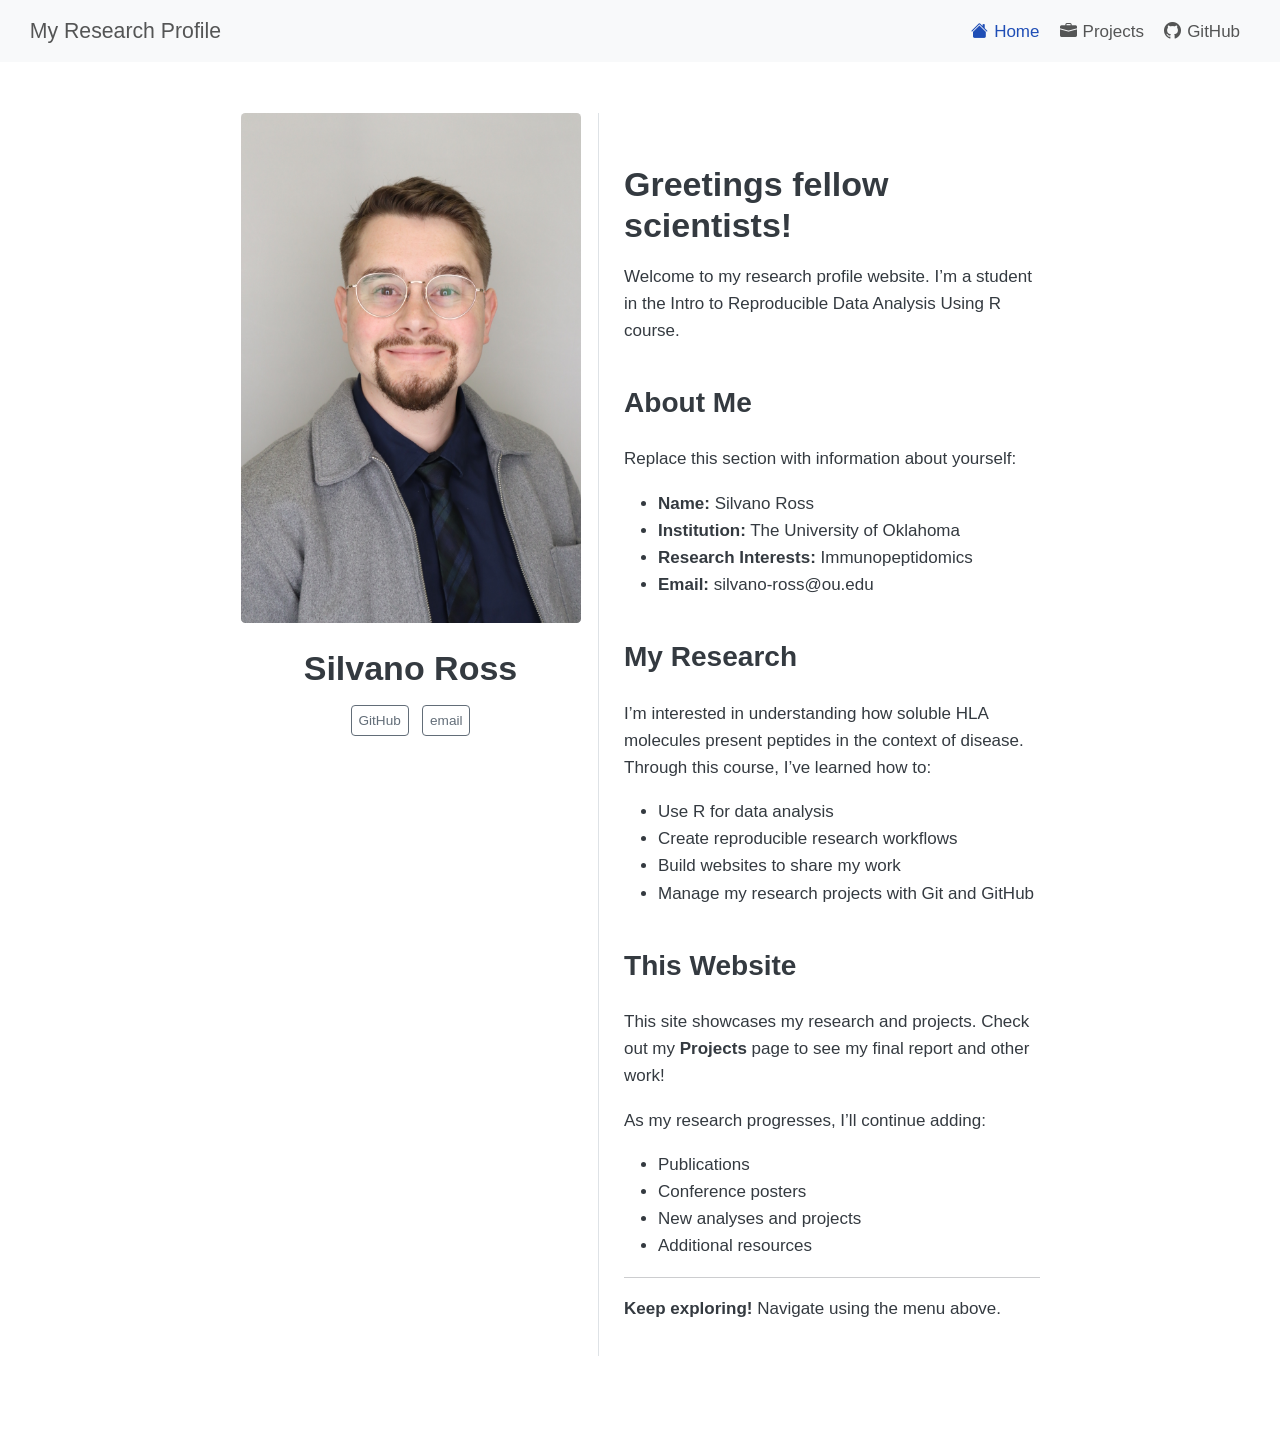
==== docs/index.html @ 72cbbddb "made website" ====
<!DOCTYPE html>
<html xmlns="http://www.w3.org/1999/xhtml" lang="en" xml:lang="en"><head>

<meta charset="utf-8">
<meta name="generator" content="quarto-1.9.38">

<meta name="viewport" content="width=device-width, initial-scale=1.0, user-scalable=yes">


<title>Silvano Ross – My Research Profile</title>
<style>
/* Default styles provided by pandoc.
** See https://pandoc.org/MANUAL.html#variables-for-html for config info.
*/
code{white-space: pre-wrap;}
span.smallcaps{font-variant: small-caps;}
div.columns{display: flex; gap: min(4vw, 1.5em);}
div.column{flex: auto; overflow-x: auto;}
div.hanging-indent{margin-left: 1.5em; text-indent: -1.5em;}
ul.task-list{list-style: none;}
ul.task-list li input[type="checkbox"] {
  width: 0.8em;
  margin: 0 0.8em 0.2em -1em; /* quarto-specific, see https://github.com/quarto-dev/quarto-cli/issues/4556 */ 
  vertical-align: middle;
}
</style>


<script src="site_libs/quarto-nav/quarto-nav.js"></script>
<script src="site_libs/quarto-nav/headroom.min.js"></script>
<script src="site_libs/clipboard/clipboard.min.js"></script>
<script src="site_libs/quarto-search/autocomplete.umd.js"></script>
<script src="site_libs/quarto-search/fuse.min.js"></script>
<script src="site_libs/quarto-search/quarto-search.js"></script>
<meta name="quarto:offset" content="./">
<script src="site_libs/quarto-html/quarto.js" type="module"></script>
<script src="site_libs/quarto-html/tabsets/tabsets.js" type="module"></script>
<script src="site_libs/quarto-html/popper.min.js"></script>
<script src="site_libs/quarto-html/tippy.umd.min.js"></script>
<link href="site_libs/quarto-html/tippy.css" rel="stylesheet">
<link href="site_libs/quarto-html/quarto-syntax-highlighting-15634bcf2e68342d4ad2dfa704d543f6.css" rel="stylesheet" id="quarto-text-highlighting-styles">
<script src="site_libs/bootstrap/bootstrap.min.js"></script>
<link href="site_libs/bootstrap/bootstrap-icons.css" rel="stylesheet">
<link href="site_libs/bootstrap/bootstrap-bda65858d638fb4c085804bc14c4d351.min.css" rel="stylesheet" append-hash="true" id="quarto-bootstrap" data-mode="light">
<script id="quarto-search-options" type="application/json">{
  "location": "navbar",
  "copy-button": false,
  "collapse-after": 3,
  "panel-placement": "end",
  "type": "overlay",
  "limit": 50,
  "keyboard-shortcut": [
    "f",
    "/",
    "s"
  ],
  "show-item-context": false,
  "language": {
    "search-no-results-text": "No results",
    "search-matching-documents-text": "matching documents",
    "search-copy-link-title": "Copy link to search",
    "search-hide-matches-text": "Hide additional matches",
    "search-more-match-text": "more match in this document",
    "search-more-matches-text": "more matches in this document",
    "search-clear-button-title": "Clear",
    "search-text-placeholder": "",
    "search-detached-cancel-button-title": "Cancel",
    "search-submit-button-title": "Submit",
    "search-label": "Search"
  }
}</script>


<link rel="stylesheet" href="styles.css">
</head>

<body class="nav-fixed fullcontent quarto-light">

<div id="quarto-search-results"></div>
  <header id="quarto-header" class="headroom fixed-top">
    <nav class="navbar navbar-expand-lg " data-bs-theme="dark">
      <div class="navbar-container container-fluid">
      <div class="navbar-brand-container mx-auto">
    <a class="navbar-brand" href="./index.html">
    <span class="navbar-title">My Research Profile</span>
    </a>
  </div>
          <button class="navbar-toggler" type="button" data-bs-toggle="collapse" data-bs-target="#navbarCollapse" aria-controls="navbarCollapse" role="menu" aria-expanded="false" aria-label="Toggle navigation" onclick="if (window.quartoToggleHeadroom) { window.quartoToggleHeadroom(); }">
  <span class="navbar-toggler-icon"></span>
</button>
          <div class="collapse navbar-collapse" id="navbarCollapse">
            <ul class="navbar-nav navbar-nav-scroll ms-auto">
  <li class="nav-item">
    <a class="nav-link active" href="./index.html" aria-current="page"> <i class="bi bi-house-fill" role="img">
</i> 
<span class="menu-text">Home</span></a>
  </li>  
  <li class="nav-item">
    <a class="nav-link" href="./projects.html"> <i class="bi bi-briefcase-fill" role="img">
</i> 
<span class="menu-text">Projects</span></a>
  </li>  
  <li class="nav-item">
    <a class="nav-link" href="https://github.com"> <i class="bi bi-github" role="img">
</i> 
<span class="menu-text">GitHub</span></a>
  </li>  
</ul>
          </div> <!-- /navcollapse -->
            <div class="quarto-navbar-tools">
</div>
      </div> <!-- /container-fluid -->
    </nav>
</header>
<!-- content -->
<div id="quarto-content" class="quarto-container page-columns page-rows-contents page-layout-article page-navbar">
<!-- sidebar -->
<!-- margin-sidebar -->
    
<!-- main -->
<div class="quarto-about-trestles">
  <div class="about-entity">
    <img src="MyProfilePic.JPG" class="about-image
  rounded " style="width: 20em;">
<header id="title-block-header" class="quarto-title-block default">
<div class="quarto-title">
<h1 class="title">Silvano Ross</h1>
</div>
<div class="quarto-title-meta">
  </div>
</header>
    <div class="about-links">
  <a href="https://github.com/silvanoross" class="about-link" rel="" target="">
     <span class="about-link-text">GitHub</span>
  </a>
  <a href="/silvano-ross@ou.edu" class="about-link" rel="" target="">
     <span class="about-link-text">email</span>
  </a>
</div>
  </div>
  <div class="about-contents"><main class="content" id="quarto-document-content">
<section id="greetings-fellow-scientists" class="level1 columnpage">
<h1>Greetings fellow scientists!</h1>
<p>Welcome to my research profile website. I’m a student in the Intro to Reproducible Data Analysis Using R course.</p>
<section id="about-me" class="level2">
<h2 data-anchor-id="about-me">About Me</h2>
<p>Replace this section with information about yourself:</p>
<ul>
<li><strong>Name:</strong> Silvano Ross</li>
<li><strong>Institution:</strong> The University of Oklahoma</li>
<li><strong>Research Interests:</strong> Immunopeptidomics</li>
<li><strong>Email:</strong> silvano-ross@ou.edu</li>
</ul>
</section>
<section id="my-research" class="level2">
<h2 data-anchor-id="my-research">My Research</h2>
<p>I’m interested in understanding how soluble HLA molecules present peptides in the context of disease. Through this course, I’ve learned how to:</p>
<ul>
<li>Use R for data analysis</li>
<li>Create reproducible research workflows</li>
<li>Build websites to share my work</li>
<li>Manage my research projects with Git and GitHub</li>
</ul>
</section>
<section id="this-website" class="level2">
<h2 data-anchor-id="this-website">This Website</h2>
<p>This site showcases my research and projects. Check out my <strong>Projects</strong> page to see my final report and other work!</p>
<p>As my research progresses, I’ll continue adding:</p>
<ul>
<li>Publications</li>
<li>Conference posters</li>
<li>New analyses and projects</li>
<li>Additional resources</li>
</ul>
<hr>
<p><strong>Keep exploring!</strong> Navigate using the menu above.</p>
</section>
</section>


</main></div>
</div>
 <!-- /main -->
<script id="quarto-html-after-body" type="application/javascript">
  window.document.addEventListener("DOMContentLoaded", function (event) {
    const isCodeAnnotation = (el) => {
      for (const clz of el.classList) {
        if (clz.startsWith('code-annotation-')) {                     
          return true;
        }
      }
      return false;
    }
    const onCopySuccess = function(e) {
      // button target
      const button = e.trigger;
      // don't keep focus
      button.blur();
      // flash "checked"
      button.classList.add('code-copy-button-checked');
      var currentTitle = button.getAttribute("title");
      button.setAttribute("title", "Copied!");
      let tooltip;
      if (window.bootstrap) {
        button.setAttribute("data-bs-toggle", "tooltip");
        button.setAttribute("data-bs-placement", "left");
        button.setAttribute("data-bs-title", "Copied!");
        tooltip = new bootstrap.Tooltip(button, 
          { trigger: "manual", 
            customClass: "code-copy-button-tooltip",
            offset: [0, -8]});
        tooltip.show();    
      }
      setTimeout(function() {
        if (tooltip) {
          tooltip.hide();
          button.removeAttribute("data-bs-title");
          button.removeAttribute("data-bs-toggle");
          button.removeAttribute("data-bs-placement");
        }
        button.setAttribute("title", currentTitle);
        button.classList.remove('code-copy-button-checked');
      }, 1000);
      // clear code selection
      e.clearSelection();
    }
    const getTextToCopy = function(trigger) {
      const outerScaffold = trigger.parentElement.cloneNode(true);
      const codeEl = outerScaffold.querySelector('code');
      for (const childEl of codeEl.children) {
        if (isCodeAnnotation(childEl)) {
          childEl.remove();
        }
      }
      return codeEl.innerText;
    }
    const clipboard = new window.ClipboardJS('.code-copy-button:not([data-in-quarto-modal])', {
      text: getTextToCopy
    });
    clipboard.on('success', onCopySuccess);
    if (window.document.getElementById('quarto-embedded-source-code-modal')) {
      const clipboardModal = new window.ClipboardJS('.code-copy-button[data-in-quarto-modal]', {
        text: getTextToCopy,
        container: window.document.getElementById('quarto-embedded-source-code-modal')
      });
      clipboardModal.on('success', onCopySuccess);
    }
      var localhostRegex = new RegExp(/^(?:http|https):\/\/localhost\:?[0-9]*\//);
      var mailtoRegex = new RegExp(/^mailto:/);
        var filterRegex = new RegExp('/' + window.location.host + '/');
      var isInternal = (href) => {
          return filterRegex.test(href) || localhostRegex.test(href) || mailtoRegex.test(href);
      }
      // Inspect non-navigation links and adorn them if external
     var links = window.document.querySelectorAll('a[href]:not(.nav-link):not(.navbar-brand):not(.toc-action):not(.sidebar-link):not(.sidebar-item-toggle):not(.pagination-link):not(.no-external):not([aria-hidden]):not(.dropdown-item):not(.quarto-navigation-tool):not(.about-link)');
      for (var i=0; i<links.length; i++) {
        const link = links[i];
        if (!isInternal(link.href)) {
          // undo the damage that might have been done by quarto-nav.js in the case of
          // links that we want to consider external
          if (link.dataset.originalHref !== undefined) {
            link.href = link.dataset.originalHref;
          }
        }
      }
    function tippyHover(el, contentFn, onTriggerFn, onUntriggerFn) {
      const config = {
        allowHTML: true,
        maxWidth: 500,
        delay: 100,
        arrow: false,
        appendTo: function(el) {
            return el.parentElement;
        },
        interactive: true,
        interactiveBorder: 10,
        theme: 'quarto',
        placement: 'bottom-start',
      };
      if (contentFn) {
        config.content = contentFn;
      }
      if (onTriggerFn) {
        config.onTrigger = onTriggerFn;
      }
      if (onUntriggerFn) {
        config.onUntrigger = onUntriggerFn;
      }
      window.tippy(el, config); 
    }
    const noterefs = window.document.querySelectorAll('a[role="doc-noteref"]');
    for (var i=0; i<noterefs.length; i++) {
      const ref = noterefs[i];
      tippyHover(ref, function() {
        // use id or data attribute instead here
        let href = ref.getAttribute('data-footnote-href') || ref.getAttribute('href');
        try { href = new URL(href).hash; } catch {}
        const id = href.replace(/^#\/?/, "");
        const note = window.document.getElementById(id);
        if (note) {
          return note.innerHTML;
        } else {
          return "";
        }
      });
    }
    const xrefs = window.document.querySelectorAll('a.quarto-xref');
    const processXRef = (id, note) => {
      // Strip column container classes
      const stripColumnClz = (el) => {
        el.classList.remove("page-full", "page-columns");
        if (el.children) {
          for (const child of el.children) {
            stripColumnClz(child);
          }
        }
      }
      stripColumnClz(note)
      if (id === null || id.startsWith('sec-')) {
        // Special case sections, only their first couple elements
        const container = document.createElement("div");
        if (note.children && note.children.length > 2) {
          container.appendChild(note.children[0].cloneNode(true));
          for (let i = 1; i < note.children.length; i++) {
            const child = note.children[i];
            if (child.tagName === "P" && child.innerText === "") {
              continue;
            } else {
              container.appendChild(child.cloneNode(true));
              break;
            }
          }
          if (window.Quarto?.typesetMath) {
            window.Quarto.typesetMath(container);
          }
          return container.innerHTML
        } else {
          if (window.Quarto?.typesetMath) {
            window.Quarto.typesetMath(note);
          }
          return note.innerHTML;
        }
      } else {
        // Remove any anchor links if they are present
        const anchorLink = note.querySelector('a.anchorjs-link');
        if (anchorLink) {
          anchorLink.remove();
        }
        if (window.Quarto?.typesetMath) {
          window.Quarto.typesetMath(note);
        }
        if (note.classList.contains("callout")) {
          return note.outerHTML;
        } else {
          return note.innerHTML;
        }
      }
    }
    for (var i=0; i<xrefs.length; i++) {
      const xref = xrefs[i];
      tippyHover(xref, undefined, function(instance) {
        instance.disable();
        let url = xref.getAttribute('href');
        let hash = undefined; 
        if (url.startsWith('#')) {
          hash = url;
        } else {
          try { hash = new URL(url).hash; } catch {}
        }
        if (hash) {
          const id = hash.replace(/^#\/?/, "");
          const note = window.document.getElementById(id);
          if (note !== null) {
            try {
              const html = processXRef(id, note.cloneNode(true));
              instance.setContent(html);
            } finally {
              instance.enable();
              instance.show();
            }
          } else {
            // See if we can fetch this
            fetch(url.split('#')[0])
            .then(res => res.text())
            .then(html => {
              const parser = new DOMParser();
              const htmlDoc = parser.parseFromString(html, "text/html");
              const note = htmlDoc.getElementById(id);
              if (note !== null) {
                const html = processXRef(id, note);
                instance.setContent(html);
              } 
            }).finally(() => {
              instance.enable();
              instance.show();
            });
          }
        } else {
          // See if we can fetch a full url (with no hash to target)
          // This is a special case and we should probably do some content thinning / targeting
          fetch(url)
          .then(res => res.text())
          .then(html => {
            const parser = new DOMParser();
            const htmlDoc = parser.parseFromString(html, "text/html");
            const note = htmlDoc.querySelector('main.content');
            if (note !== null) {
              // This should only happen for chapter cross references
              // (since there is no id in the URL)
              // remove the first header
              if (note.children.length > 0 && note.children[0].tagName === "HEADER") {
                note.children[0].remove();
              }
              const html = processXRef(null, note);
              instance.setContent(html);
            } 
          }).finally(() => {
            instance.enable();
            instance.show();
          });
        }
      }, function(instance) {
      });
    }
        let selectedAnnoteEl;
        const selectorForAnnotation = ( cell, annotation) => {
          let cellAttr = 'data-code-cell="' + cell + '"';
          let lineAttr = 'data-code-annotation="' +  annotation + '"';
          const selector = 'span[' + cellAttr + '][' + lineAttr + ']';
          return selector;
        }
        const selectCodeLines = (annoteEl) => {
          const doc = window.document;
          const targetCell = annoteEl.getAttribute("data-target-cell");
          const targetAnnotation = annoteEl.getAttribute("data-target-annotation");
          const annoteSpan = window.document.querySelector(selectorForAnnotation(targetCell, targetAnnotation));
          const lines = annoteSpan.getAttribute("data-code-lines").split(",");
          const lineIds = lines.map((line) => {
            return targetCell + "-" + line;
          })
          let top = null;
          let height = null;
          let parent = null;
          if (lineIds.length > 0) {
              //compute the position of the single el (top and bottom and make a div)
              const el = window.document.getElementById(lineIds[0]);
              top = el.offsetTop;
              height = el.offsetHeight;
              parent = el.parentElement.parentElement;
            if (lineIds.length > 1) {
              const lastEl = window.document.getElementById(lineIds[lineIds.length - 1]);
              const bottom = lastEl.offsetTop + lastEl.offsetHeight;
              height = bottom - top;
            }
            if (top !== null && height !== null && parent !== null) {
              // cook up a div (if necessary) and position it 
              let div = window.document.getElementById("code-annotation-line-highlight");
              if (div === null) {
                div = window.document.createElement("div");
                div.setAttribute("id", "code-annotation-line-highlight");
                div.style.position = 'absolute';
                parent.appendChild(div);
              }
              div.style.top = top - 2 + "px";
              div.style.height = height + 4 + "px";
              div.style.left = 0;
              let gutterDiv = window.document.getElementById("code-annotation-line-highlight-gutter");
              if (gutterDiv === null) {
                gutterDiv = window.document.createElement("div");
                gutterDiv.setAttribute("id", "code-annotation-line-highlight-gutter");
                gutterDiv.style.position = 'absolute';
                const codeCell = window.document.getElementById(targetCell);
                const gutter = codeCell.querySelector('.code-annotation-gutter');
                gutter.appendChild(gutterDiv);
              }
              gutterDiv.style.top = top - 2 + "px";
              gutterDiv.style.height = height + 4 + "px";
            }
            selectedAnnoteEl = annoteEl;
          }
        };
        const unselectCodeLines = () => {
          const elementsIds = ["code-annotation-line-highlight", "code-annotation-line-highlight-gutter"];
          elementsIds.forEach((elId) => {
            const div = window.document.getElementById(elId);
            if (div) {
              div.remove();
            }
          });
          selectedAnnoteEl = undefined;
        };
          // Handle positioning of the toggle
      window.addEventListener(
        "resize",
        throttle(() => {
          elRect = undefined;
          if (selectedAnnoteEl) {
            selectCodeLines(selectedAnnoteEl);
          }
        }, 10)
      );
      function throttle(fn, ms) {
      let throttle = false;
      let timer;
        return (...args) => {
          if(!throttle) { // first call gets through
              fn.apply(this, args);
              throttle = true;
          } else { // all the others get throttled
              if(timer) clearTimeout(timer); // cancel #2
              timer = setTimeout(() => {
                fn.apply(this, args);
                timer = throttle = false;
              }, ms);
          }
        };
      }
        // Attach click handler to the DT
        const annoteDls = window.document.querySelectorAll('dt[data-target-cell]');
        for (const annoteDlNode of annoteDls) {
          annoteDlNode.addEventListener('click', (event) => {
            const clickedEl = event.target;
            if (clickedEl !== selectedAnnoteEl) {
              unselectCodeLines();
              const activeEl = window.document.querySelector('dt[data-target-cell].code-annotation-active');
              if (activeEl) {
                activeEl.classList.remove('code-annotation-active');
              }
              selectCodeLines(clickedEl);
              clickedEl.classList.add('code-annotation-active');
            } else {
              // Unselect the line
              unselectCodeLines();
              clickedEl.classList.remove('code-annotation-active');
            }
          });
        }
    const findCites = (el) => {
      const parentEl = el.parentElement;
      if (parentEl) {
        const cites = parentEl.dataset.cites;
        if (cites) {
          return {
            el,
            cites: cites.split(' ')
          };
        } else {
          return findCites(el.parentElement)
        }
      } else {
        return undefined;
      }
    };
    var bibliorefs = window.document.querySelectorAll('a[role="doc-biblioref"]');
    for (var i=0; i<bibliorefs.length; i++) {
      const ref = bibliorefs[i];
      const citeInfo = findCites(ref);
      if (citeInfo) {
        tippyHover(citeInfo.el, function() {
          var popup = window.document.createElement('div');
          citeInfo.cites.forEach(function(cite) {
            var citeDiv = window.document.createElement('div');
            citeDiv.classList.add('hanging-indent');
            citeDiv.classList.add('csl-entry');
            var biblioDiv = window.document.getElementById('ref-' + cite);
            if (biblioDiv) {
              citeDiv.innerHTML = biblioDiv.innerHTML;
            }
            popup.appendChild(citeDiv);
          });
          return popup.innerHTML;
        });
      }
    }
  });
  </script>
</div> <!-- /content -->




</body></html>
---- docs/site_libs/quarto-html/tippy.css ----
.tippy-box[data-animation=fade][data-state=hidden]{opacity:0}[data-tippy-root]{max-width:calc(100vw - 10px)}.tippy-box{position:relative;background-color:#333;color:#fff;border-radius:4px;font-size:14px;line-height:1.4;white-space:normal;outline:0;transition-property:transform,visibility,opacity}.tippy-box[data-placement^=top]>.tippy-arrow{bottom:0}.tippy-box[data-placement^=top]>.tippy-arrow:before{bottom:-7px;left:0;border-width:8px 8px 0;border-top-color:initial;transform-origin:center top}.tippy-box[data-placement^=bottom]>.tippy-arrow{top:0}.tippy-box[data-placement^=bottom]>.tippy-arrow:before{top:-7px;left:0;border-width:0 8px 8px;border-bottom-color:initial;transform-origin:center bottom}.tippy-box[data-placement^=left]>.tippy-arrow{right:0}.tippy-box[data-placement^=left]>.tippy-arrow:before{border-width:8px 0 8px 8px;border-left-color:initial;right:-7px;transform-origin:center left}.tippy-box[data-placement^=right]>.tippy-arrow{left:0}.tippy-box[data-placement^=right]>.tippy-arrow:before{left:-7px;border-width:8px 8px 8px 0;border-right-color:initial;transform-origin:center right}.tippy-box[data-inertia][data-state=visible]{transition-timing-function:cubic-bezier(.54,1.5,.38,1.11)}.tippy-arrow{width:16px;height:16px;color:#333}.tippy-arrow:before{content:"";position:absolute;border-color:transparent;border-style:solid}.tippy-content{position:relative;padding:5px 9px;z-index:1}
---- docs/site_libs/quarto-html/quarto-syntax-highlighting-15634bcf2e68342d4ad2dfa704d543f6.css ----
/* quarto syntax highlight colors */
:root {
  --quarto-hl-ot-color: #003B4F;
  --quarto-hl-at-color: #657422;
  --quarto-hl-ss-color: #20794D;
  --quarto-hl-an-color: #5E5E5E;
  --quarto-hl-fu-color: #4758AB;
  --quarto-hl-st-color: #20794D;
  --quarto-hl-cf-color: #003B4F;
  --quarto-hl-op-color: #5E5E5E;
  --quarto-hl-er-color: #AD0000;
  --quarto-hl-bn-color: #AD0000;
  --quarto-hl-al-color: #AD0000;
  --quarto-hl-va-color: #111111;
  --quarto-hl-bu-color: inherit;
  --quarto-hl-ex-color: inherit;
  --quarto-hl-pp-color: #AD0000;
  --quarto-hl-in-color: #5E5E5E;
  --quarto-hl-vs-color: #20794D;
  --quarto-hl-wa-color: #5E5E5E;
  --quarto-hl-do-color: #5E5E5E;
  --quarto-hl-im-color: #00769E;
  --quarto-hl-ch-color: #20794D;
  --quarto-hl-dt-color: #AD0000;
  --quarto-hl-fl-color: #AD0000;
  --quarto-hl-co-color: #5E5E5E;
  --quarto-hl-cv-color: #5E5E5E;
  --quarto-hl-cn-color: #8f5902;
  --quarto-hl-sc-color: #5E5E5E;
  --quarto-hl-dv-color: #AD0000;
  --quarto-hl-kw-color: #003B4F;
}

/* other quarto variables */
:root {
  --quarto-font-monospace: SFMono-Regular, Menlo, Monaco, Consolas, "Liberation Mono", "Courier New", monospace;
}

/* syntax highlight based on Pandoc's rules */
pre > code.sourceCode > span {
  color: #003B4F;
}

code.sourceCode > span {
  color: #003B4F;
}

div.sourceCode,
div.sourceCode pre.sourceCode {
  color: #003B4F;
}

/* Normal */
code span {
  color: #003B4F;
}

/* Alert */
code span.al {
  color: #AD0000;
  font-style: inherit;
}

/* Annotation */
code span.an {
  color: #5E5E5E;
  font-style: inherit;
}

/* Attribute */
code span.at {
  color: #657422;
  font-style: inherit;
}

/* BaseN */
code span.bn {
  color: #AD0000;
  font-style: inherit;
}

/* BuiltIn */
code span.bu {
  font-style: inherit;
}

/* ControlFlow */
code span.cf {
  color: #003B4F;
  font-weight: bold;
  font-style: inherit;
}

/* Char */
code span.ch {
  color: #20794D;
  font-style: inherit;
}

/* Constant */
code span.cn {
  color: #8f5902;
  font-style: inherit;
}

/* Comment */
code span.co {
  color: #5E5E5E;
  font-style: inherit;
}

/* CommentVar */
code span.cv {
  color: #5E5E5E;
  font-style: italic;
}

/* Documentation */
code span.do {
  color: #5E5E5E;
  font-style: italic;
}

/* DataType */
code span.dt {
  color: #AD0000;
  font-style: inherit;
}

/* DecVal */
code span.dv {
  color: #AD0000;
  font-style: inherit;
}

/* Error */
code span.er {
  color: #AD0000;
  font-style: inherit;
}

/* Extension */
code span.ex {
  font-style: inherit;
}

/* Float */
code span.fl {
  color: #AD0000;
  font-style: inherit;
}

/* Function */
code span.fu {
  color: #4758AB;
  font-style: inherit;
}

/* Import */
code span.im {
  color: #00769E;
  font-style: inherit;
}

/* Information */
code span.in {
  color: #5E5E5E;
  font-style: inherit;
}

/* Keyword */
code span.kw {
  color: #003B4F;
  font-weight: bold;
  font-style: inherit;
}

/* Operator */
code span.op {
  color: #5E5E5E;
  font-style: inherit;
}

/* Other */
code span.ot {
  color: #003B4F;
  font-style: inherit;
}

/* Preprocessor */
code span.pp {
  color: #AD0000;
  font-style: inherit;
}

/* SpecialChar */
code span.sc {
  color: #5E5E5E;
  font-style: inherit;
}

/* SpecialString */
code span.ss {
  color: #20794D;
  font-style: inherit;
}

/* String */
code span.st {
  color: #20794D;
  font-style: inherit;
}

/* Variable */
code span.va {
  color: #111111;
  font-style: inherit;
}

/* VerbatimString */
code span.vs {
  color: #20794D;
  font-style: inherit;
}

/* Warning */
code span.wa {
  color: #5E5E5E;
  font-style: italic;
}

.prevent-inlining {
  content: "</";
}

/*# sourceMappingURL=f23921c56f73e400b49028c9186a1aa0.css.map */
---- docs/styles.css ----
/* Custom styles for student research profile */

/* Main content styling */
body {
  font-family: 'Segoe UI', Tahoma, Geneva, Verdana, sans-serif;
  line-height: 1.6;
}

/* Headings */
h1 {
  color: #2c3e50, ;
  margin-top: 1.5em;
}
h2 {
  color: #4287f5, ;
  margin-top: 1.5em;
}
h3 {
  color: #7823d9, ;
  margin-top: 1.5em;
}

/* Links */
a {
  color: #3498db;
  text-decoration: none;
}

a:hover {
  text-decoration: underline;
  color: #2980b9;
}

/* Code blocks */
code {
  background-color: #f4f4f4;
  padding: 0.2em 0.4em;
  border-radius: 3px;
}

pre {
  background-color: #f4f4f4;
  padding: 1em;
  border-radius: 5px;
  overflow-x: auto;
}

/* Tables */
table {
  border-collapse: collapse;
  width: 100%;
  margin: 1em 0;
}

table th,
table td {
  border: 1px solid #ddd;
  padding: 0.75em;
  text-align: left;
}

table th {
  background-color: #ecf0f1;
  font-weight: bold;
}

table tr:hover {
  background-color: #f9f9f9;
}

/* Blockquotes */
blockquote {
  border-left: 4px solid #3498db;
  padding-left: 1em;
  color: #666;
  font-style: italic;
  margin: 1em 0;
}
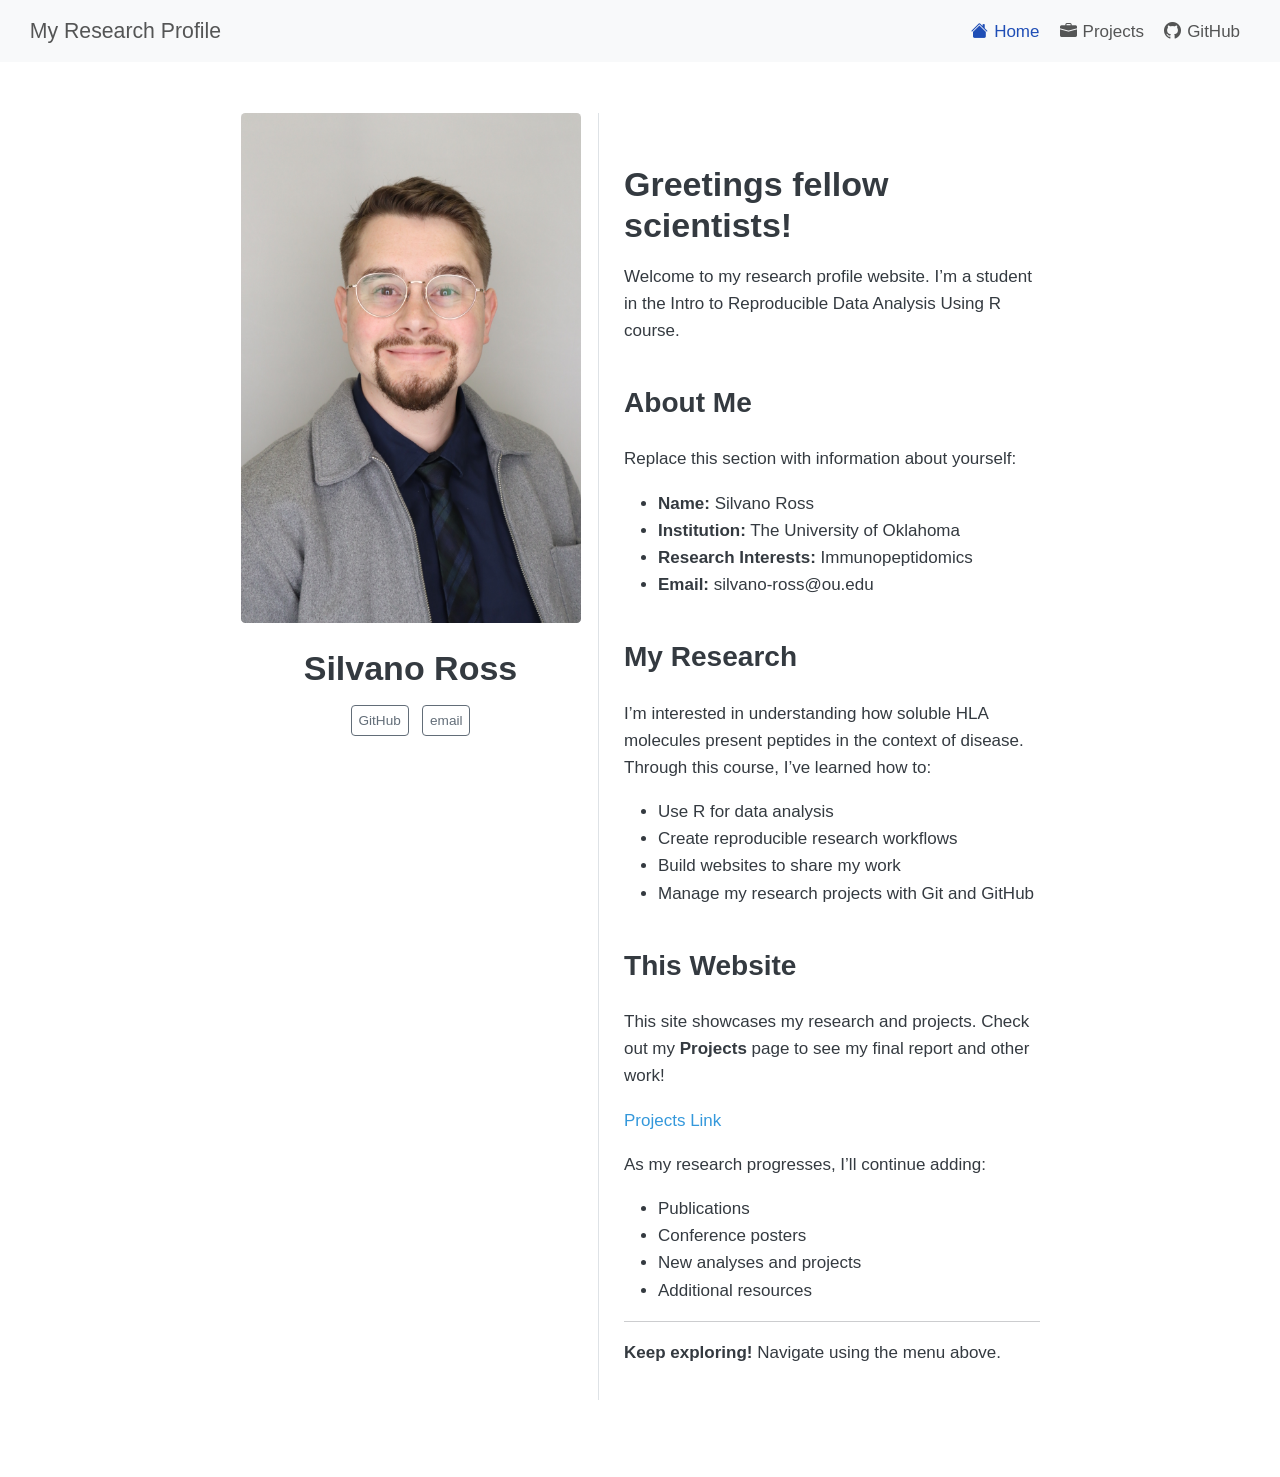
==== commit d4a9b259: "added posters and presentations" ====
--- a/docs/index.html
+++ b/docs/index.html
@@ -165,6 +165,7 @@
 <section id="this-website" class="level2">
 <h2 data-anchor-id="this-website">This Website</h2>
 <p>This site showcases my research and projects. Check out my <strong>Projects</strong> page to see my final report and other work!</p>
+<p><a href="./projects.html">Projects Link</a></p>
 <p>As my research progresses, I’ll continue adding:</p>
 <ul>
 <li>Publications</li>
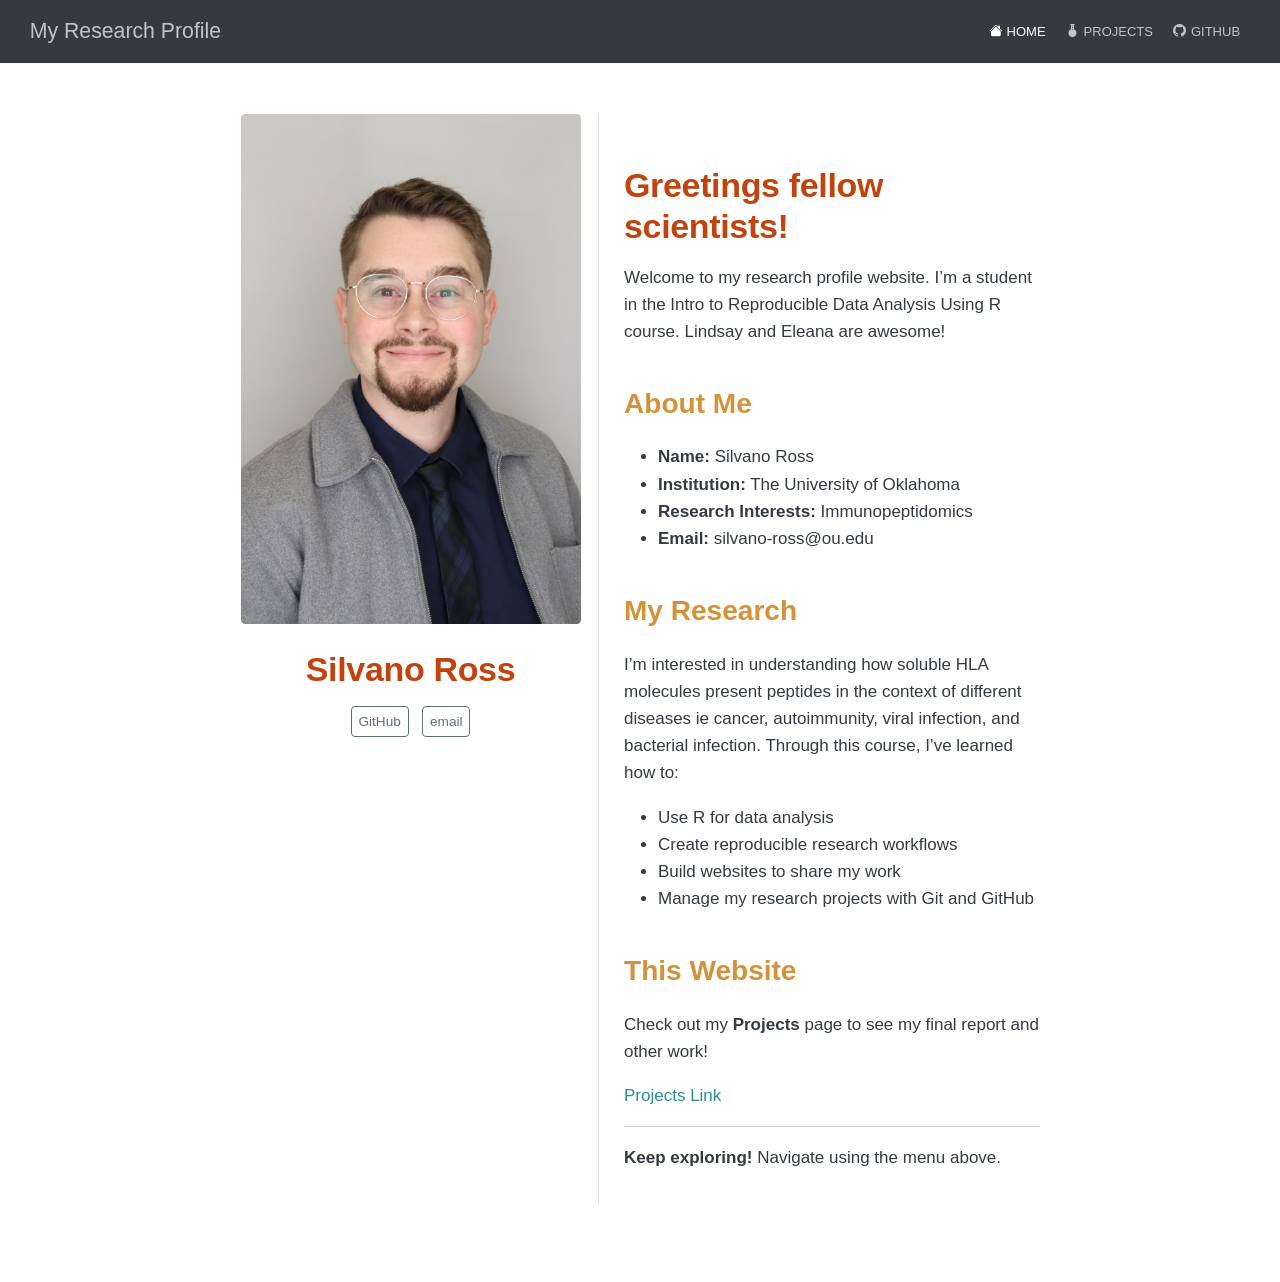
==== commit ad9e0f24: "changed style" ====
--- a/docs/index.html
+++ b/docs/index.html
@@ -41,7 +41,7 @@
 <link href="site_libs/quarto-html/quarto-syntax-highlighting-15634bcf2e68342d4ad2dfa704d543f6.css" rel="stylesheet" id="quarto-text-highlighting-styles">
 <script src="site_libs/bootstrap/bootstrap.min.js"></script>
 <link href="site_libs/bootstrap/bootstrap-icons.css" rel="stylesheet">
-<link href="site_libs/bootstrap/bootstrap-bda65858d638fb4c085804bc14c4d351.min.css" rel="stylesheet" append-hash="true" id="quarto-bootstrap" data-mode="light">
+<link href="site_libs/bootstrap/bootstrap-aa5ef9033c42dbe9acf81d670cb50d40.min.css" rel="stylesheet" append-hash="true" id="quarto-bootstrap" data-mode="light">
 <script id="quarto-search-options" type="application/json">{
   "location": "navbar",
   "copy-button": false,
@@ -96,7 +96,7 @@
 <span class="menu-text">Home</span></a>
   </li>  
   <li class="nav-item">
-    <a class="nav-link" href="./projects.html"> <i class="bi bi-briefcase-fill" role="img">
+    <a class="nav-link" href="./projects.html"> <i class="bi bi-flask-florence-fill" role="img">
 </i> 
 <span class="menu-text">Projects</span></a>
   </li>  
@@ -141,10 +141,9 @@
   <div class="about-contents"><main class="content" id="quarto-document-content">
 <section id="greetings-fellow-scientists" class="level1 columnpage">
 <h1>Greetings fellow scientists!</h1>
-<p>Welcome to my research profile website. I’m a student in the Intro to Reproducible Data Analysis Using R course.</p>
+<p>Welcome to my research profile website. I’m a student in the Intro to Reproducible Data Analysis Using R course. Lindsay and Eleana are awesome!</p>
 <section id="about-me" class="level2">
 <h2 data-anchor-id="about-me">About Me</h2>
-<p>Replace this section with information about yourself:</p>
 <ul>
 <li><strong>Name:</strong> Silvano Ross</li>
 <li><strong>Institution:</strong> The University of Oklahoma</li>
@@ -154,7 +153,7 @@
 </section>
 <section id="my-research" class="level2">
 <h2 data-anchor-id="my-research">My Research</h2>
-<p>I’m interested in understanding how soluble HLA molecules present peptides in the context of disease. Through this course, I’ve learned how to:</p>
+<p>I’m interested in understanding how soluble HLA molecules present peptides in the context of different diseases ie cancer, autoimmunity, viral infection, and bacterial infection. Through this course, I’ve learned how to:</p>
 <ul>
 <li>Use R for data analysis</li>
 <li>Create reproducible research workflows</li>
@@ -164,15 +163,8 @@
 </section>
 <section id="this-website" class="level2">
 <h2 data-anchor-id="this-website">This Website</h2>
-<p>This site showcases my research and projects. Check out my <strong>Projects</strong> page to see my final report and other work!</p>
+<p>Check out my <strong>Projects</strong> page to see my final report and other work!</p>
 <p><a href="./projects.html">Projects Link</a></p>
-<p>As my research progresses, I’ll continue adding:</p>
-<ul>
-<li>Publications</li>
-<li>Conference posters</li>
-<li>New analyses and projects</li>
-<li>Additional resources</li>
-</ul>
 <hr>
 <p><strong>Keep exploring!</strong> Navigate using the menu above.</p>
 </section>
--- a/docs/styles.css
+++ b/docs/styles.css
@@ -1,4 +1,5 @@
 /* Custom styles for student research profile */
+/* Chromatic palette layered on top of the Sandstone theme's warm neutrals */
 
 /* Main content styling */
 body {
@@ -6,43 +7,70 @@
   line-height: 1.6;
 }
 
-/* Headings */
+/* Headings — warm-to-cool gradient across the hierarchy for visual rhythm */
 h1 {
-  color: #2c3e50, ;
+  color: #c1440e; /* burnt terracotta */
   margin-top: 1.5em;
+  font-weight: 700;
+  letter-spacing: -0.01em;
 }
+
 h2 {
-  color: #4287f5, ;
+  color: #d4923a; /* warm amber */
   margin-top: 1.5em;
+  font-weight: 600;
+  border-bottom: 2px solid #f0d9b5;
+  padding-bottom: 0.2em;
 }
+
 h3 {
-  color: #7823d9, ;
+  color: #2f8f8f; /* muted teal */
   margin-top: 1.5em;
+  font-weight: 600;
+}
+
+h4, h5, h6 {
+  color: #7a4fb5; /* soft plum, closes out the gradient */
+  margin-top: 1.2em;
+  font-weight: 600;
 }
 
 /* Links */
 a {
-  color: #3498db;
+  color: #2f8f8f;
   text-decoration: none;
+  border-bottom: 1px solid transparent;
+  transition: border-color 0.15s ease, color 0.15s ease;
 }
 
 a:hover {
-  text-decoration: underline;
-  color: #2980b9;
+  color: #c1440e;
+  border-bottom-color: currentColor;
+  text-decoration: none;
 }
 
 /* Code blocks */
 code {
-  background-color: #f4f4f4;
-  padding: 0.2em 0.4em;
+  background-color: #f4ede1;
+  color: #7a4fb5;
+  padding: 0.2em 0.45em;
   border-radius: 3px;
+  font-size: 0.9em;
 }
 
 pre {
-  background-color: #f4f4f4;
+  background-color: #2b2420;
+  color: #f0e6d6;
   padding: 1em;
-  border-radius: 5px;
+  border-radius: 6px;
   overflow-x: auto;
+  border-left: 4px solid #d4923a;
+}
+
+pre code {
+  background-color: transparent;
+  color: inherit;
+  padding: 0;
 }
 
 /* Tables */
@@ -54,25 +82,33 @@
 
 table th,
 table td {
-  border: 1px solid #ddd;
+  border: 1px solid #e6dcc8;
   padding: 0.75em;
   text-align: left;
 }
 
 table th {
-  background-color: #ecf0f1;
+  background-color: #2f8f8f;
+  color: #ffffff;
   font-weight: bold;
 }
 
+table tr:nth-child(even) {
+  background-color: #faf5ea;
+}
+
 table tr:hover {
-  background-color: #f9f9f9;
+  background-color: #f0d9b5;
+  transition: background-color 0.15s ease;
 }
 
 /* Blockquotes */
 blockquote {
-  border-left: 4px solid #3498db;
-  padding-left: 1em;
-  color: #666;
+  border-left: 4px solid #c1440e;
+  background-color: #fdf6ec;
+  padding: 0.6em 1em;
+  color: #5a4a3a;
   font-style: italic;
   margin: 1em 0;
-}
+  border-radius: 0 4px 4px 0;
+}
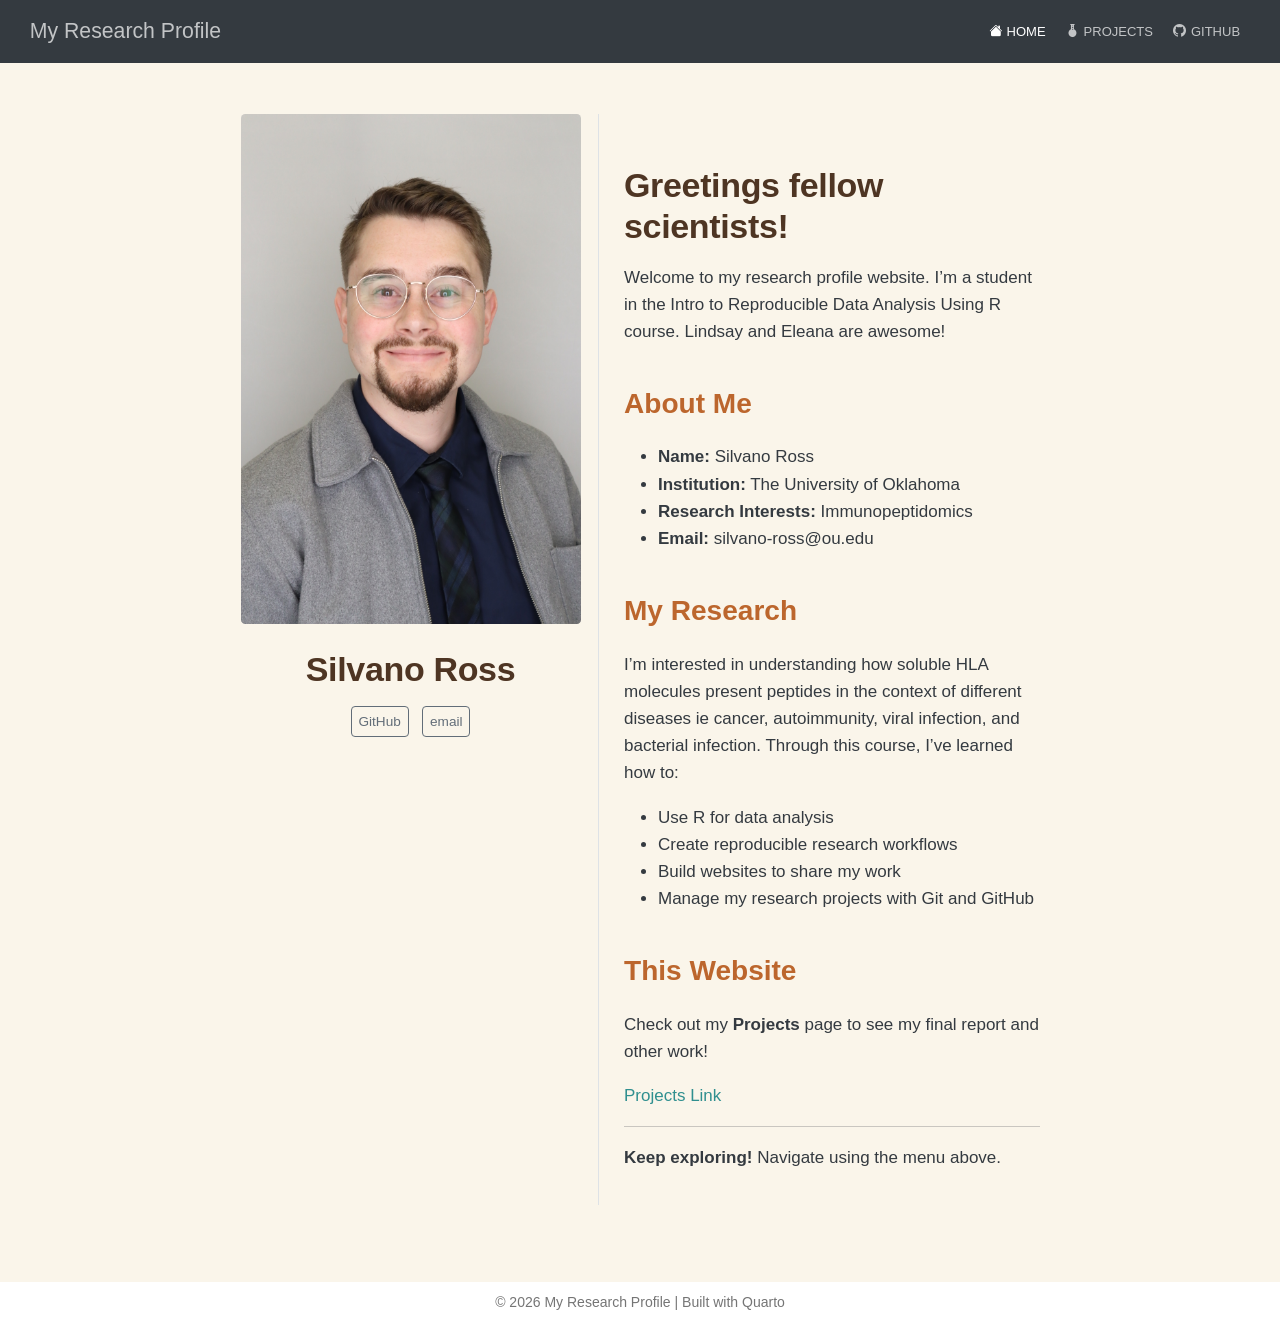
==== commit 28195e8d: "updated theme" ====
--- a/docs/index.html
+++ b/docs/index.html
@@ -33,6 +33,7 @@
 <script src="site_libs/quarto-search/fuse.min.js"></script>
 <script src="site_libs/quarto-search/quarto-search.js"></script>
 <meta name="quarto:offset" content="./">
+<link href="./favicon.ico" rel="icon">
 <script src="site_libs/quarto-html/quarto.js" type="module"></script>
 <script src="site_libs/quarto-html/tabsets/tabsets.js" type="module"></script>
 <script src="site_libs/quarto-html/popper.min.js"></script>
@@ -72,6 +73,10 @@
 
 
 <link rel="stylesheet" href="styles.css">
+<meta property="og:title" content="Silvano Ross – My Research Profile">
+<meta property="og:description" content="Research profile and project portfolio">
+<meta property="og:image" content="https://your-username.github.io/your-repo/MyProfilePic.JPG">
+<meta property="og:site_name" content="My Research Profile">
 </head>
 
 <body class="nav-fixed fullcontent quarto-light">
@@ -101,7 +106,7 @@
 <span class="menu-text">Projects</span></a>
   </li>  
   <li class="nav-item">
-    <a class="nav-link" href="https://github.com"> <i class="bi bi-github" role="img">
+    <a class="nav-link" href="https://github.com/your-username"> <i class="bi bi-github" role="img">
 </i> 
 <span class="menu-text">GitHub</span></a>
   </li>  
@@ -240,7 +245,7 @@
     }
       var localhostRegex = new RegExp(/^(?:http|https):\/\/localhost\:?[0-9]*\//);
       var mailtoRegex = new RegExp(/^mailto:/);
-        var filterRegex = new RegExp('/' + window.location.host + '/');
+        var filterRegex = new RegExp("https:\/\/your-username\.github\.io\/your-repo");
       var isInternal = (href) => {
           return filterRegex.test(href) || localhostRegex.test(href) || mailtoRegex.test(href);
       }
@@ -568,6 +573,19 @@
   });
   </script>
 </div> <!-- /content -->
+<footer class="footer">
+  <div class="nav-footer">
+    <div class="nav-footer-left">
+      &nbsp;
+    </div>   
+    <div class="nav-footer-center">
+<p>© 2026 My Research Profile | Built with Quarto</p>
+</div>
+    <div class="nav-footer-right">
+      &nbsp;
+    </div>
+  </div>
+</footer>
 
 
 
--- a/docs/styles.css
+++ b/docs/styles.css
@@ -5,18 +5,19 @@
 body {
   font-family: 'Segoe UI', Tahoma, Geneva, Verdana, sans-serif;
   line-height: 1.6;
+  background-color: #faf5ea;
 }
 
 /* Headings — warm-to-cool gradient across the hierarchy for visual rhythm */
 h1 {
-  color: #c1440e; /* burnt terracotta */
+  color: #4e3523; /* burnt terracotta */
   margin-top: 1.5em;
   font-weight: 700;
   letter-spacing: -0.01em;
 }
 
 h2 {
-  color: #d4923a; /* warm amber */
+  color: #bc662d; /* warm amber */
   margin-top: 1.5em;
   font-weight: 600;
   border-bottom: 2px solid #f0d9b5;
@@ -24,7 +25,7 @@
 }
 
 h3 {
-  color: #2f8f8f; /* muted teal */
+  color: #e9ba89; /* muted teal */
   margin-top: 1.5em;
   font-weight: 600;
 }
@@ -51,16 +52,16 @@
 
 /* Code blocks */
 code {
-  background-color: #f4ede1;
-  color: #7a4fb5;
+  background-color: #d09d84;
+  color: #6e584e;
   padding: 0.2em 0.45em;
   border-radius: 3px;
   font-size: 0.9em;
 }
 
 pre {
-  background-color: #2b2420;
-  color: #f0e6d6;
+  background-color: #ead4cc;
+  color: #784130;
   padding: 1em;
   border-radius: 6px;
   overflow-x: auto;
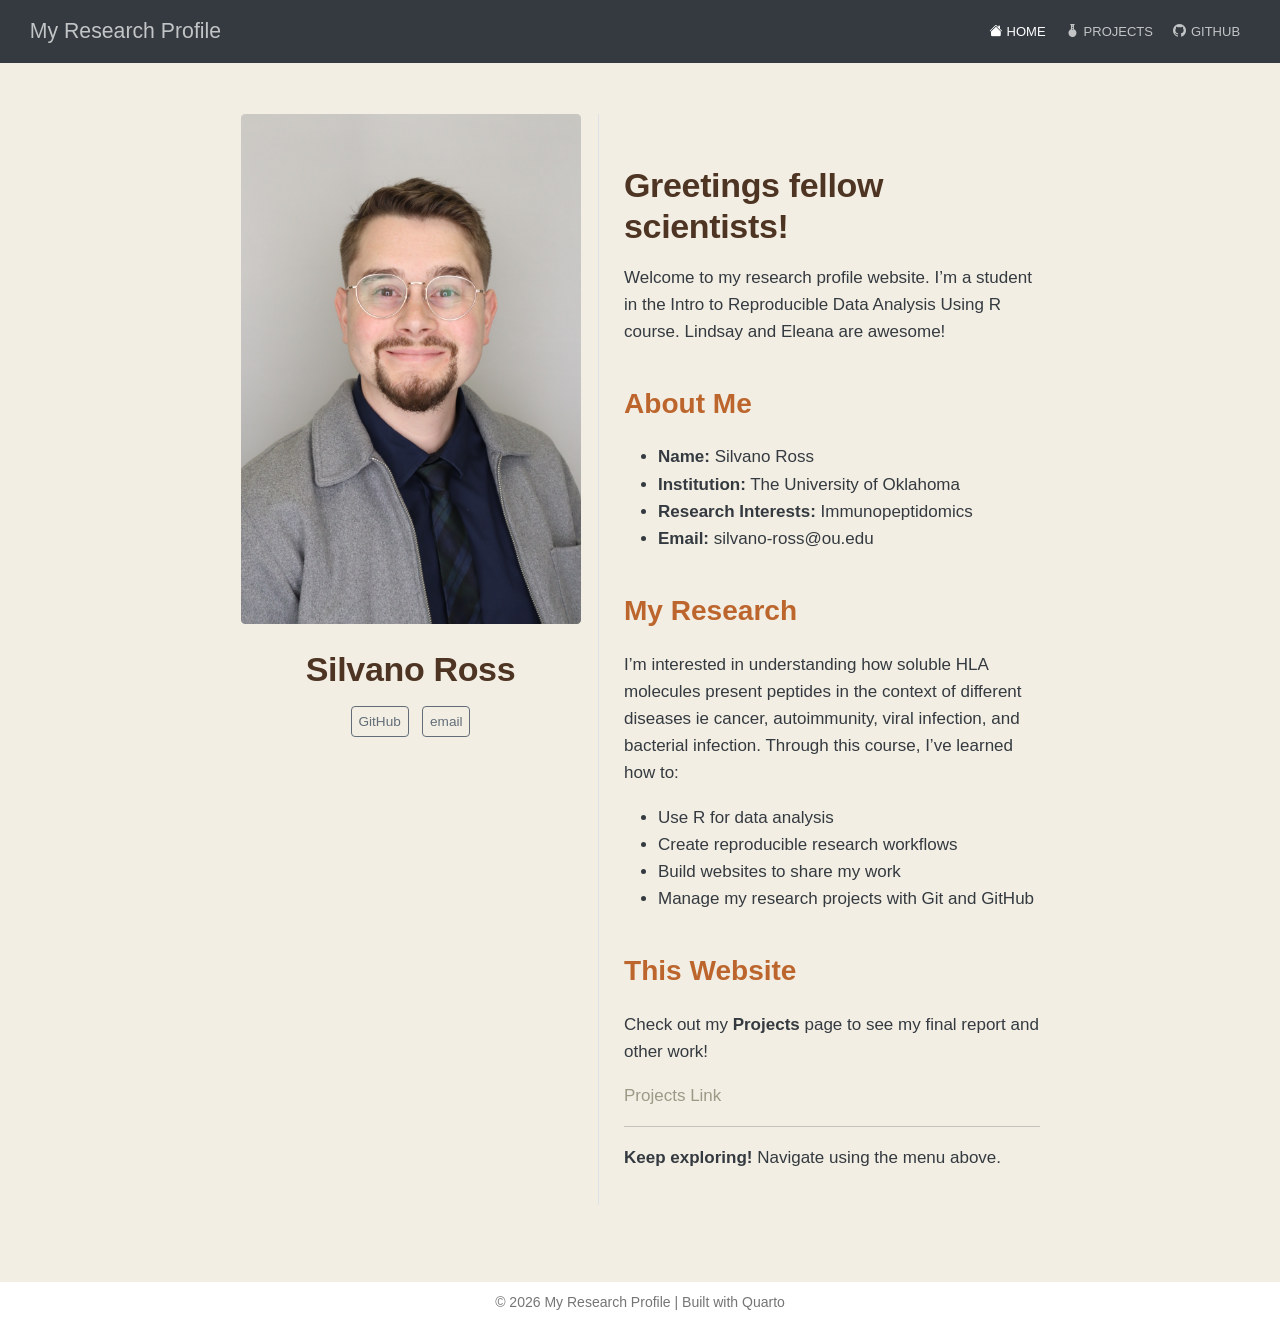
==== commit f0a76b8f: "yup" ====
--- a/docs/index.html
+++ b/docs/index.html
@@ -106,7 +106,7 @@
 <span class="menu-text">Projects</span></a>
   </li>  
   <li class="nav-item">
-    <a class="nav-link" href="https://github.com/your-username"> <i class="bi bi-github" role="img">
+    <a class="nav-link" href="https://github.com/silvanoross"> <i class="bi bi-github" role="img">
 </i> 
 <span class="menu-text">GitHub</span></a>
   </li>  
--- a/docs/styles.css
+++ b/docs/styles.css
@@ -5,7 +5,7 @@
 body {
   font-family: 'Segoe UI', Tahoma, Geneva, Verdana, sans-serif;
   line-height: 1.6;
-  background-color: #faf5ea;
+  background-color: #f2eee3;
 }
 
 /* Headings — warm-to-cool gradient across the hierarchy for visual rhythm */
@@ -30,15 +30,21 @@
   font-weight: 600;
 }
 
-h4, h5, h6 {
-  color: #7a4fb5; /* soft plum, closes out the gradient */
+h4{
+  color: #5f6f62; /* soft plum, closes out the gradient */
+  margin-top: 1.2em;
+  font-weight: 600;
+}
+
+h5, h6 {
+  color: #c9d7d8; /* soft plum, closes out the gradient */
   margin-top: 1.2em;
   font-weight: 600;
 }
 
 /* Links */
 a {
-  color: #2f8f8f;
+  color: #9b9a86;
   text-decoration: none;
   border-bottom: 1px solid transparent;
   transition: border-color 0.15s ease, color 0.15s ease;
@@ -89,7 +95,7 @@
 }
 
 table th {
-  background-color: #2f8f8f;
+  background-color: #54786f;
   color: #ffffff;
   font-weight: bold;
 }
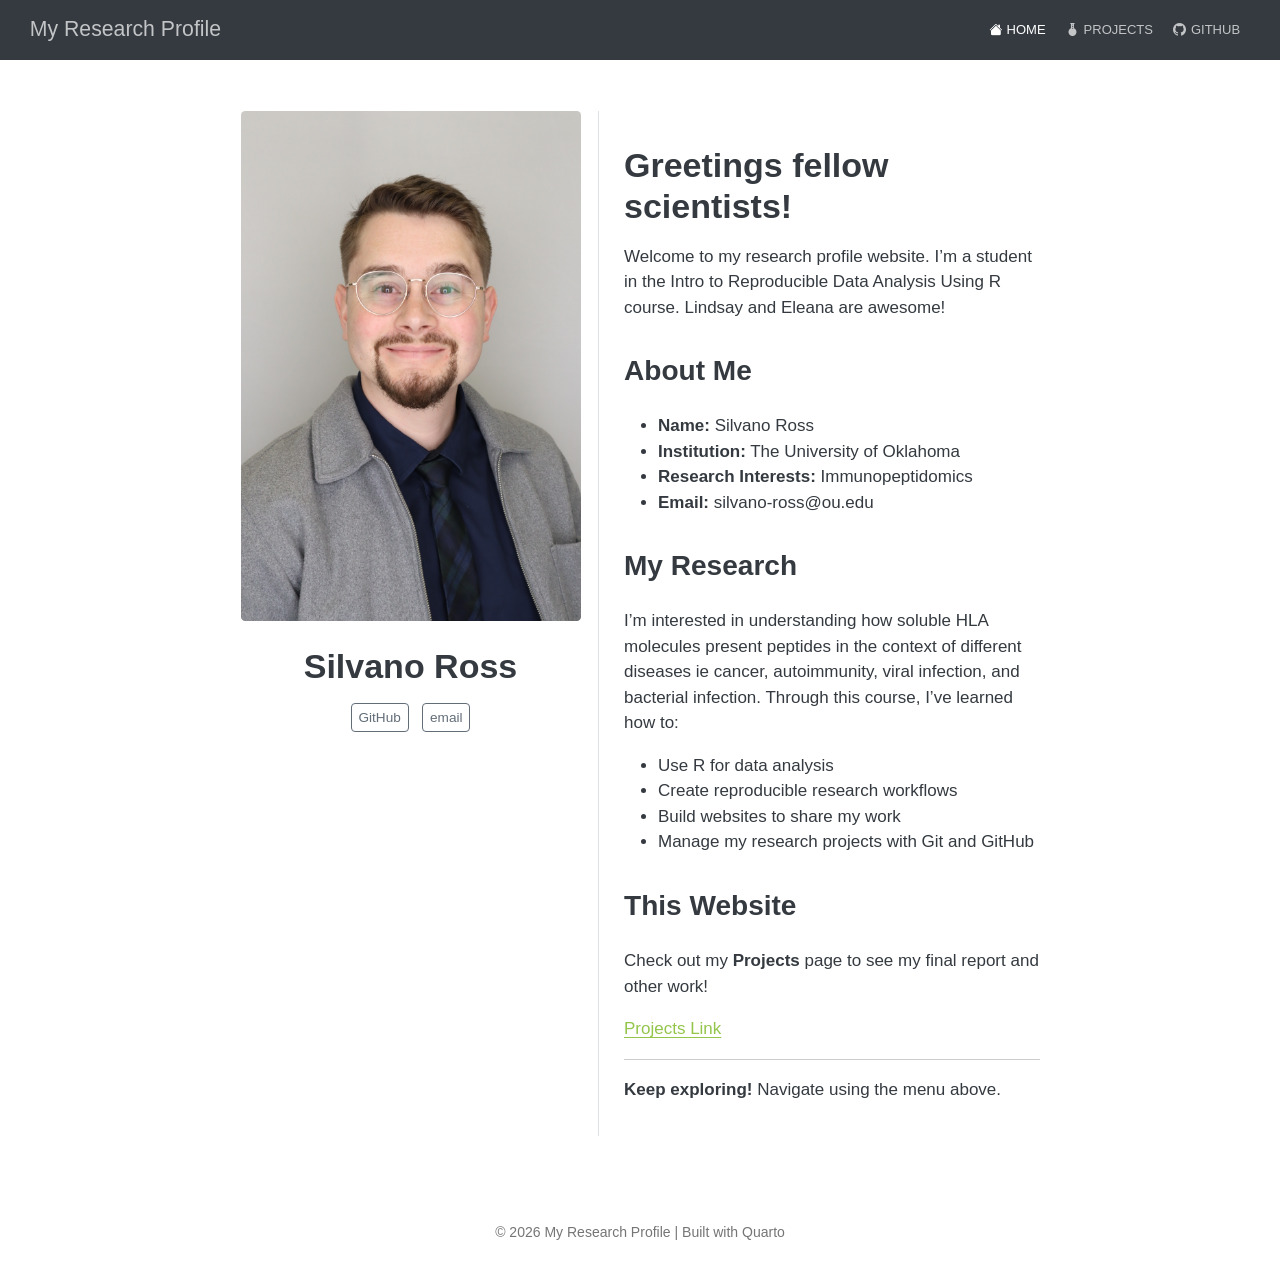
==== commit d7ecf59b: "did something" ====
--- a/docs/index.html
+++ b/docs/index.html
@@ -72,10 +72,10 @@
 }</script>
 
 
-<link rel="stylesheet" href="styles.css">
+<link rel="stylesheet" href="profile_style.css">
 <meta property="og:title" content="Silvano Ross – My Research Profile">
 <meta property="og:description" content="Research profile and project portfolio">
-<meta property="og:image" content="https://your-username.github.io/your-repo/MyProfilePic.JPG">
+<meta property="og:image" content="https://silvanoross.github.io/silvano_ross.github.io/MyProfilePic.JPG">
 <meta property="og:site_name" content="My Research Profile">
 </head>
 
@@ -245,7 +245,7 @@
     }
       var localhostRegex = new RegExp(/^(?:http|https):\/\/localhost\:?[0-9]*\//);
       var mailtoRegex = new RegExp(/^mailto:/);
-        var filterRegex = new RegExp("https:\/\/your-username\.github\.io\/your-repo");
+        var filterRegex = new RegExp("https:\/\/silvanoross\.github\.io\/silvano_ross\.github\.io\/");
       var isInternal = (href) => {
           return filterRegex.test(href) || localhostRegex.test(href) || mailtoRegex.test(href);
       }
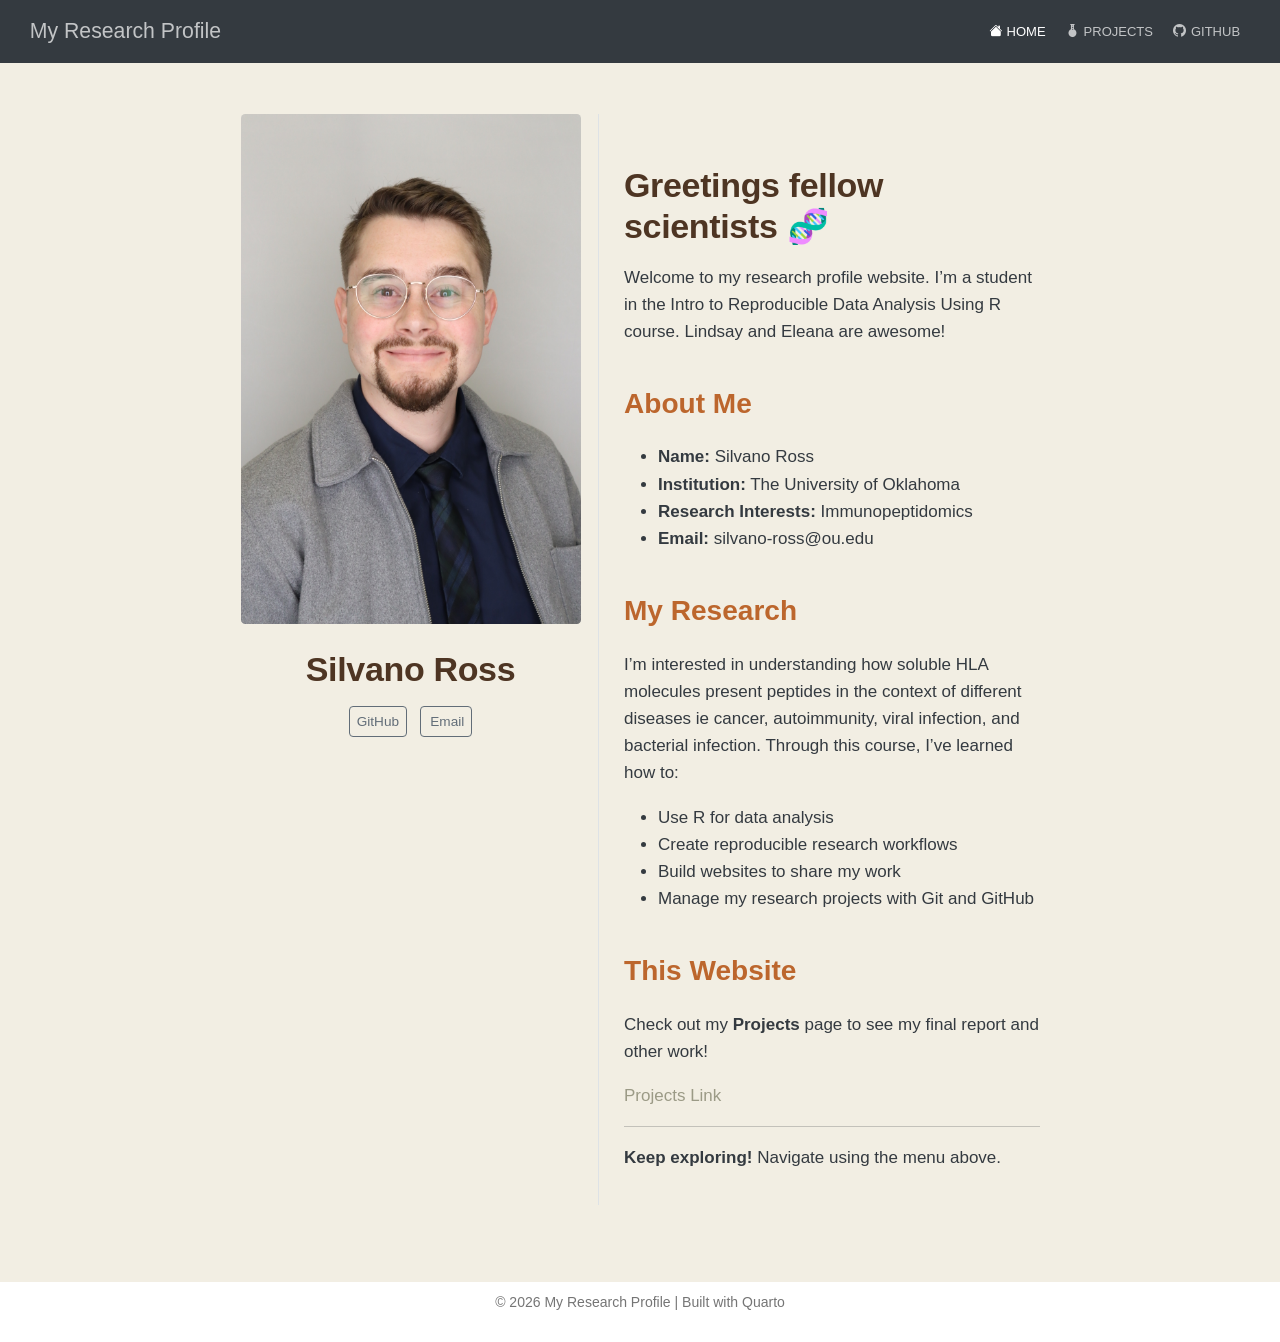
==== commit 9df94f48: "fixed email" ====
--- a/docs/index.html
+++ b/docs/index.html
@@ -72,7 +72,7 @@
 }</script>
 
 
-<link rel="stylesheet" href="profile_style.css">
+<link rel="stylesheet" href="styles.css">
 <meta property="og:title" content="Silvano Ross – My Research Profile">
 <meta property="og:description" content="Research profile and project portfolio">
 <meta property="og:image" content="https://silvanoross.github.io/silvano_ross.github.io/MyProfilePic.JPG">
@@ -138,14 +138,15 @@
   <a href="https://github.com/silvanoross" class="about-link" rel="" target="">
      <span class="about-link-text">GitHub</span>
   </a>
-  <a href="/silvano-ross@ou.edu" class="about-link" rel="" target="">
-     <span class="about-link-text">email</span>
+  <a href="mailto:silvano-ross@ou.edu" class="about-link" rel="" target="">
+    <i class="bi bi-email"></i>
+     <span class="about-link-text">Email</span>
   </a>
 </div>
   </div>
   <div class="about-contents"><main class="content" id="quarto-document-content">
 <section id="greetings-fellow-scientists" class="level1 columnpage">
-<h1>Greetings fellow scientists!</h1>
+<h1>Greetings fellow scientists 🧬</h1>
 <p>Welcome to my research profile website. I’m a student in the Intro to Reproducible Data Analysis Using R course. Lindsay and Eleana are awesome!</p>
 <section id="about-me" class="level2">
 <h2 data-anchor-id="about-me">About Me</h2>
--- a/docs/styles.css
+++ b/docs/styles.css
@@ -0,0 +1,121 @@
+/* Custom styles for student research profile */
+/* Chromatic palette layered on top of the Sandstone theme's warm neutrals */
+
+/* Main content styling */
+body {
+  font-family: 'Segoe UI', Tahoma, Geneva, Verdana, sans-serif;
+  line-height: 1.6;
+  background-color: #f2eee3;
+}
+
+/* Headings — warm-to-cool gradient across the hierarchy for visual rhythm */
+h1 {
+  color: #4e3523; /* burnt terracotta */
+  margin-top: 1.5em;
+  font-weight: 700;
+  letter-spacing: -0.01em;
+}
+
+h2 {
+  color: #bc662d; /* warm amber */
+  margin-top: 1.5em;
+  font-weight: 600;
+  border-bottom: 2px solid #f0d9b5;
+  padding-bottom: 0.2em;
+}
+
+h3 {
+  color: #afb7bd#; /* muted teal */
+  margin-top: 1.5em;
+  font-weight: 600;
+}
+
+h4{
+  color: #5f6f62; /* soft plum, closes out the gradient */
+  margin-top: 1.2em;
+  font-weight: 600;
+}
+
+h5, h6 {
+  color: #c9d7d8; /* soft plum, closes out the gradient */
+  margin-top: 1.2em;
+  font-weight: 600;
+}
+
+/* Links */
+a {
+  color: #9b9a86;
+  text-decoration: none;
+  border-bottom: 1px solid transparent;
+  transition: border-color 0.15s ease, color 0.15s ease;
+}
+
+a:hover {
+  color: #c1440e;
+  border-bottom-color: currentColor;
+  text-decoration: none;
+}
+
+/* Code blocks */
+code {
+  background-color: #d09d84;
+  color: #6e584e;
+  padding: 0.2em 0.45em;
+  border-radius: 3px;
+  font-size: 0.9em;
+}
+
+pre {
+  background-color: #ead4cc;
+  color: #784130;
+  padding: 1em;
+  border-radius: 6px;
+  overflow-x: auto;
+  border-left: 4px solid #d4923a;
+}
+
+pre code {
+  background-color: transparent;
+  color: inherit;
+  padding: 0;
+}
+
+/* Tables */
+table {
+  border-collapse: collapse;
+  width: 100%;
+  margin: 1em 0;
+}
+
+table th,
+table td {
+  border: 1px solid #e6dcc8;
+  padding: 0.75em;
+  text-align: left;
+}
+
+table th {
+  background-color: #54786f;
+  color: #ffffff;
+  font-weight: bold;
+}
+
+table tr:nth-child(even) {
+  background-color: #faf5ea;
+}
+
+table tr:hover {
+  background-color: #f0d9b5;
+  transition: background-color 0.15s ease;
+}
+
+/* Blockquotes */
+blockquote {
+  border-left: 4px solid #c1440e;
+  background-color: #fdf6ec;
+  padding: 0.6em 1em;
+  color: #5a4a3a;
+  font-style: italic;
+  margin: 1em 0;
+  border-radius: 0 4px 4px 0;
+}
